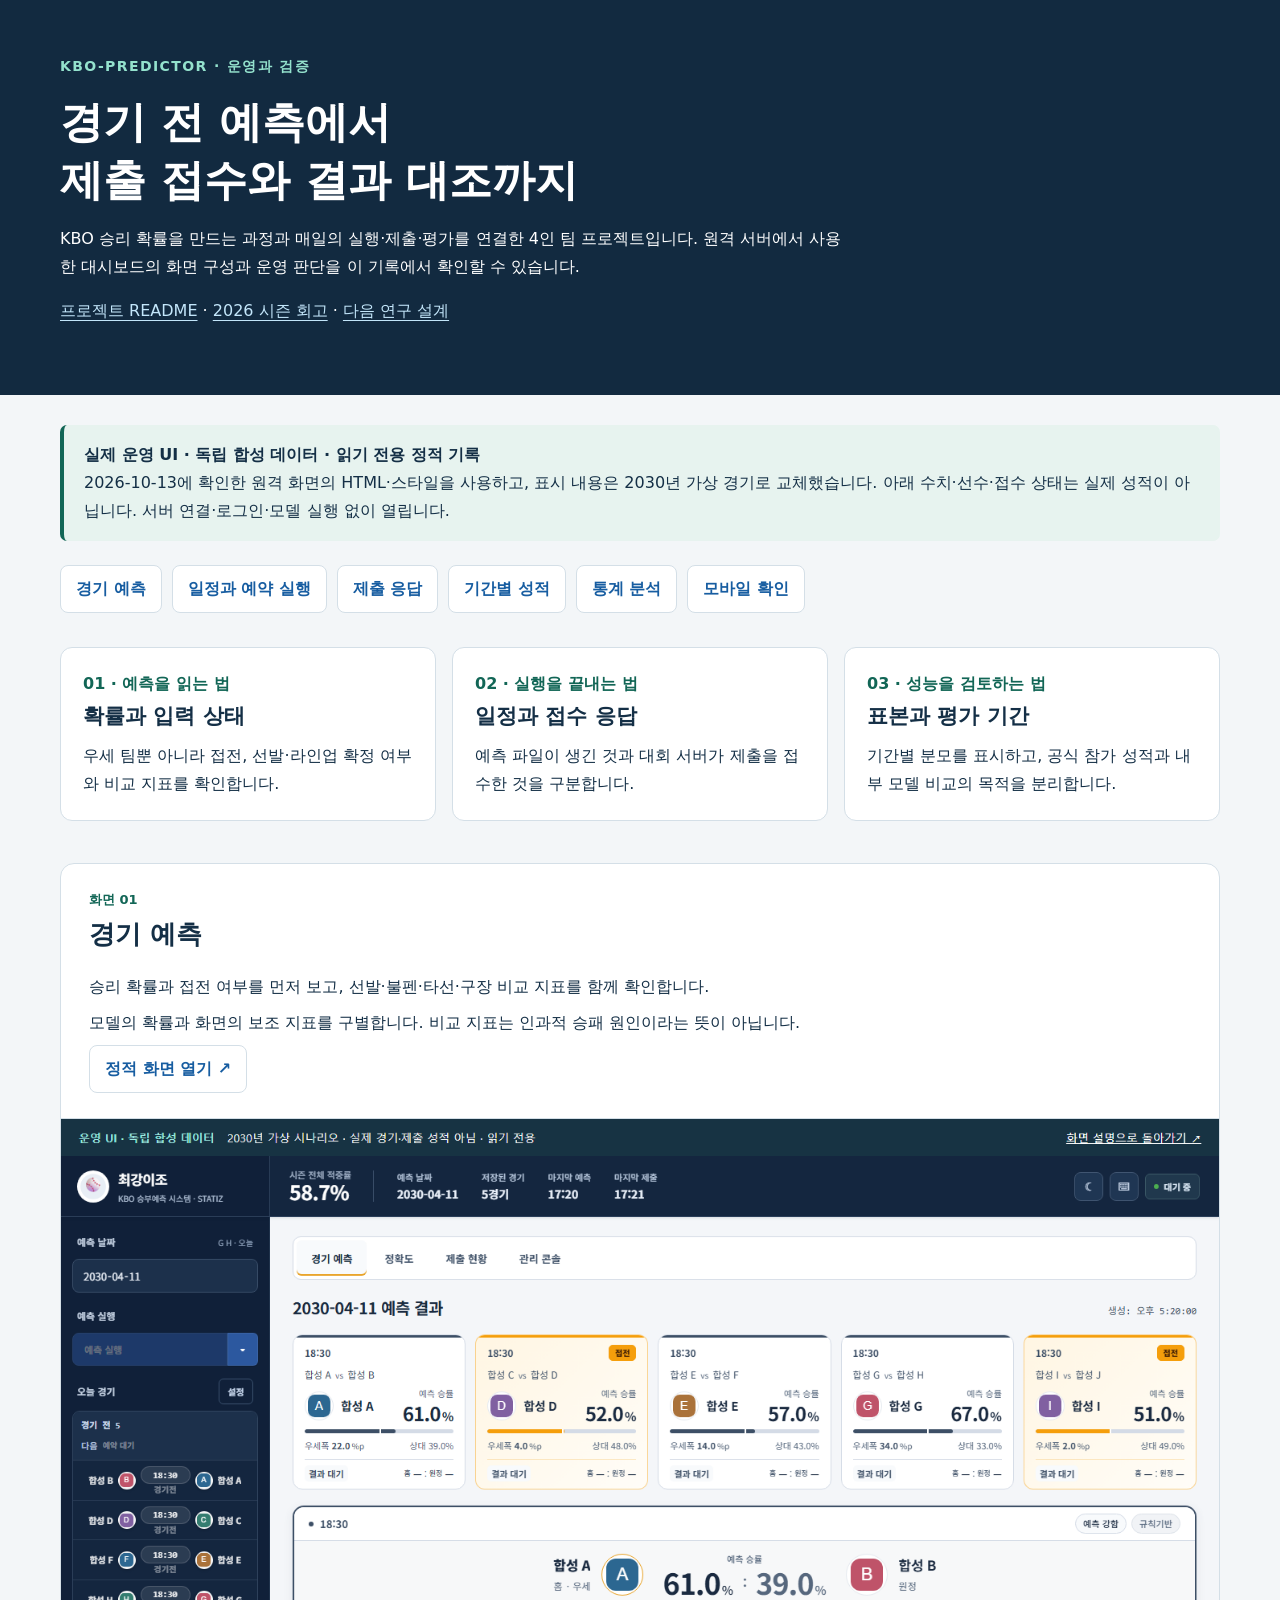
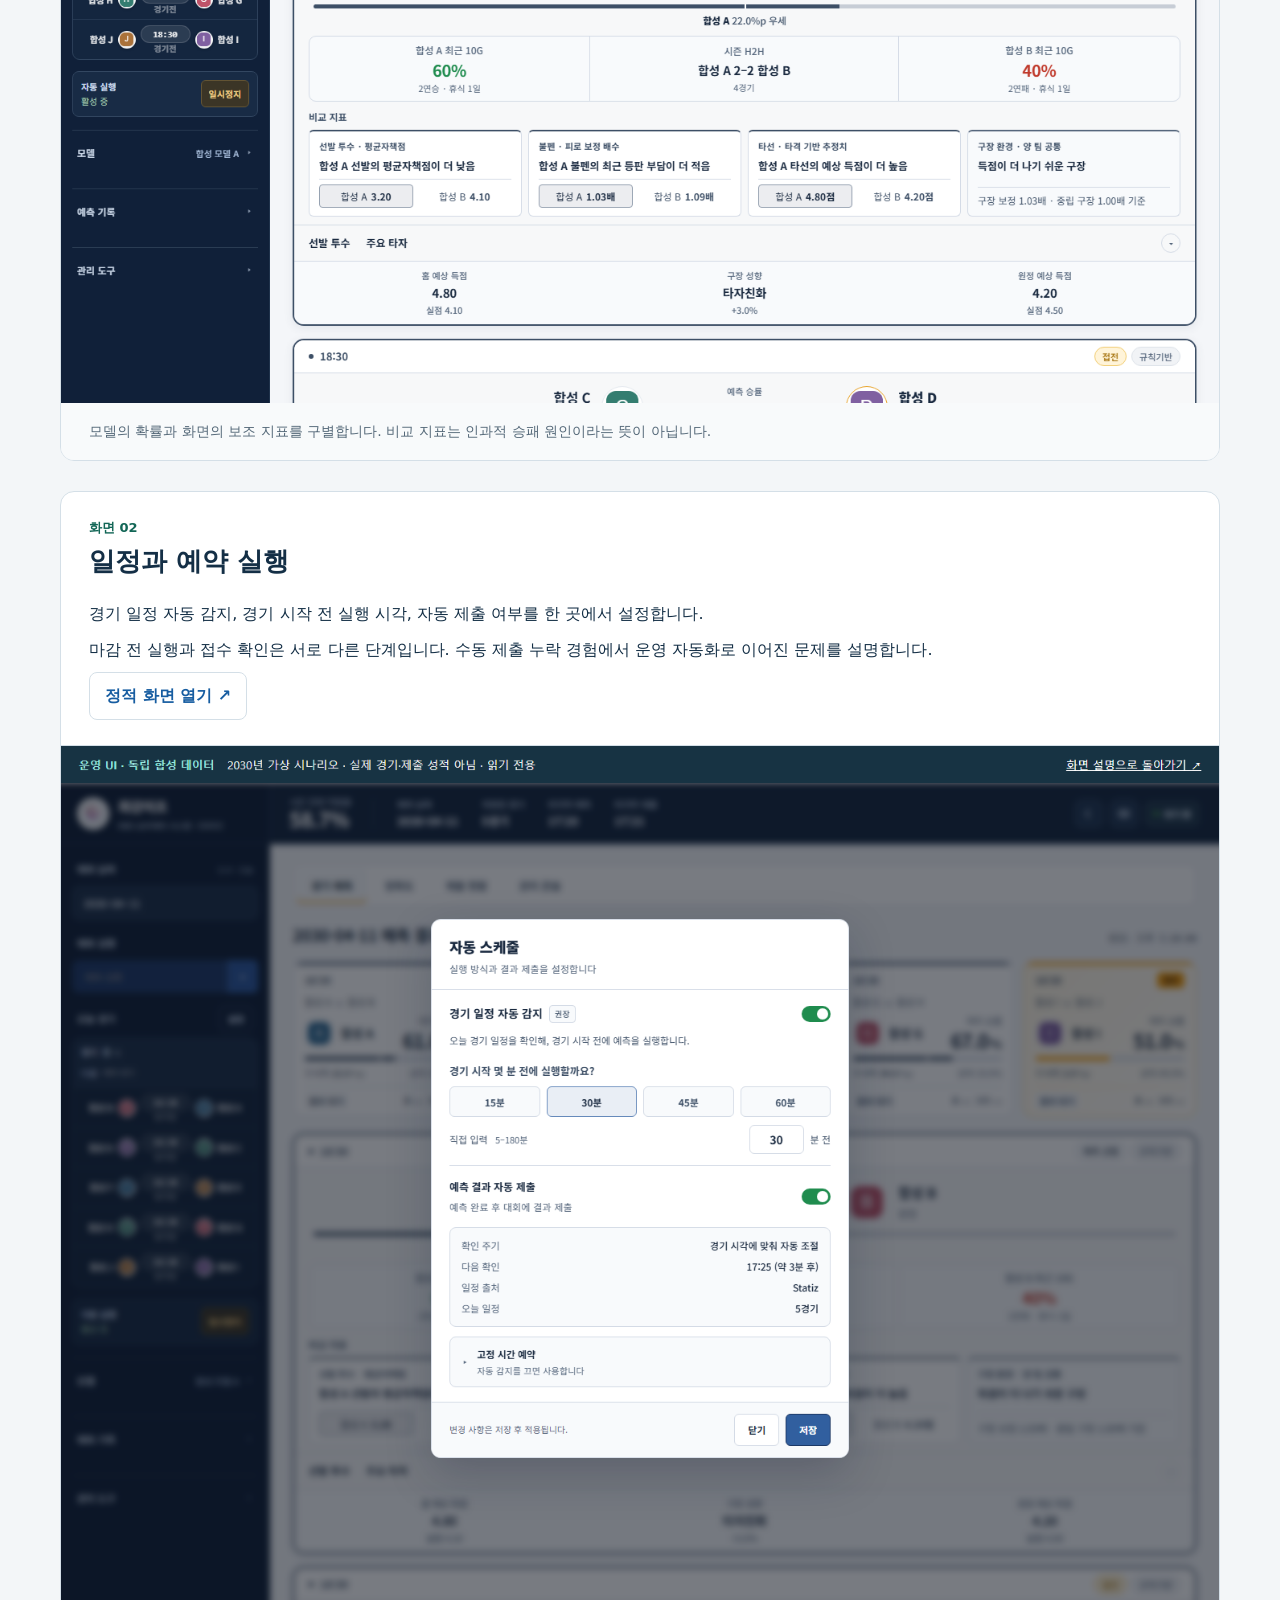
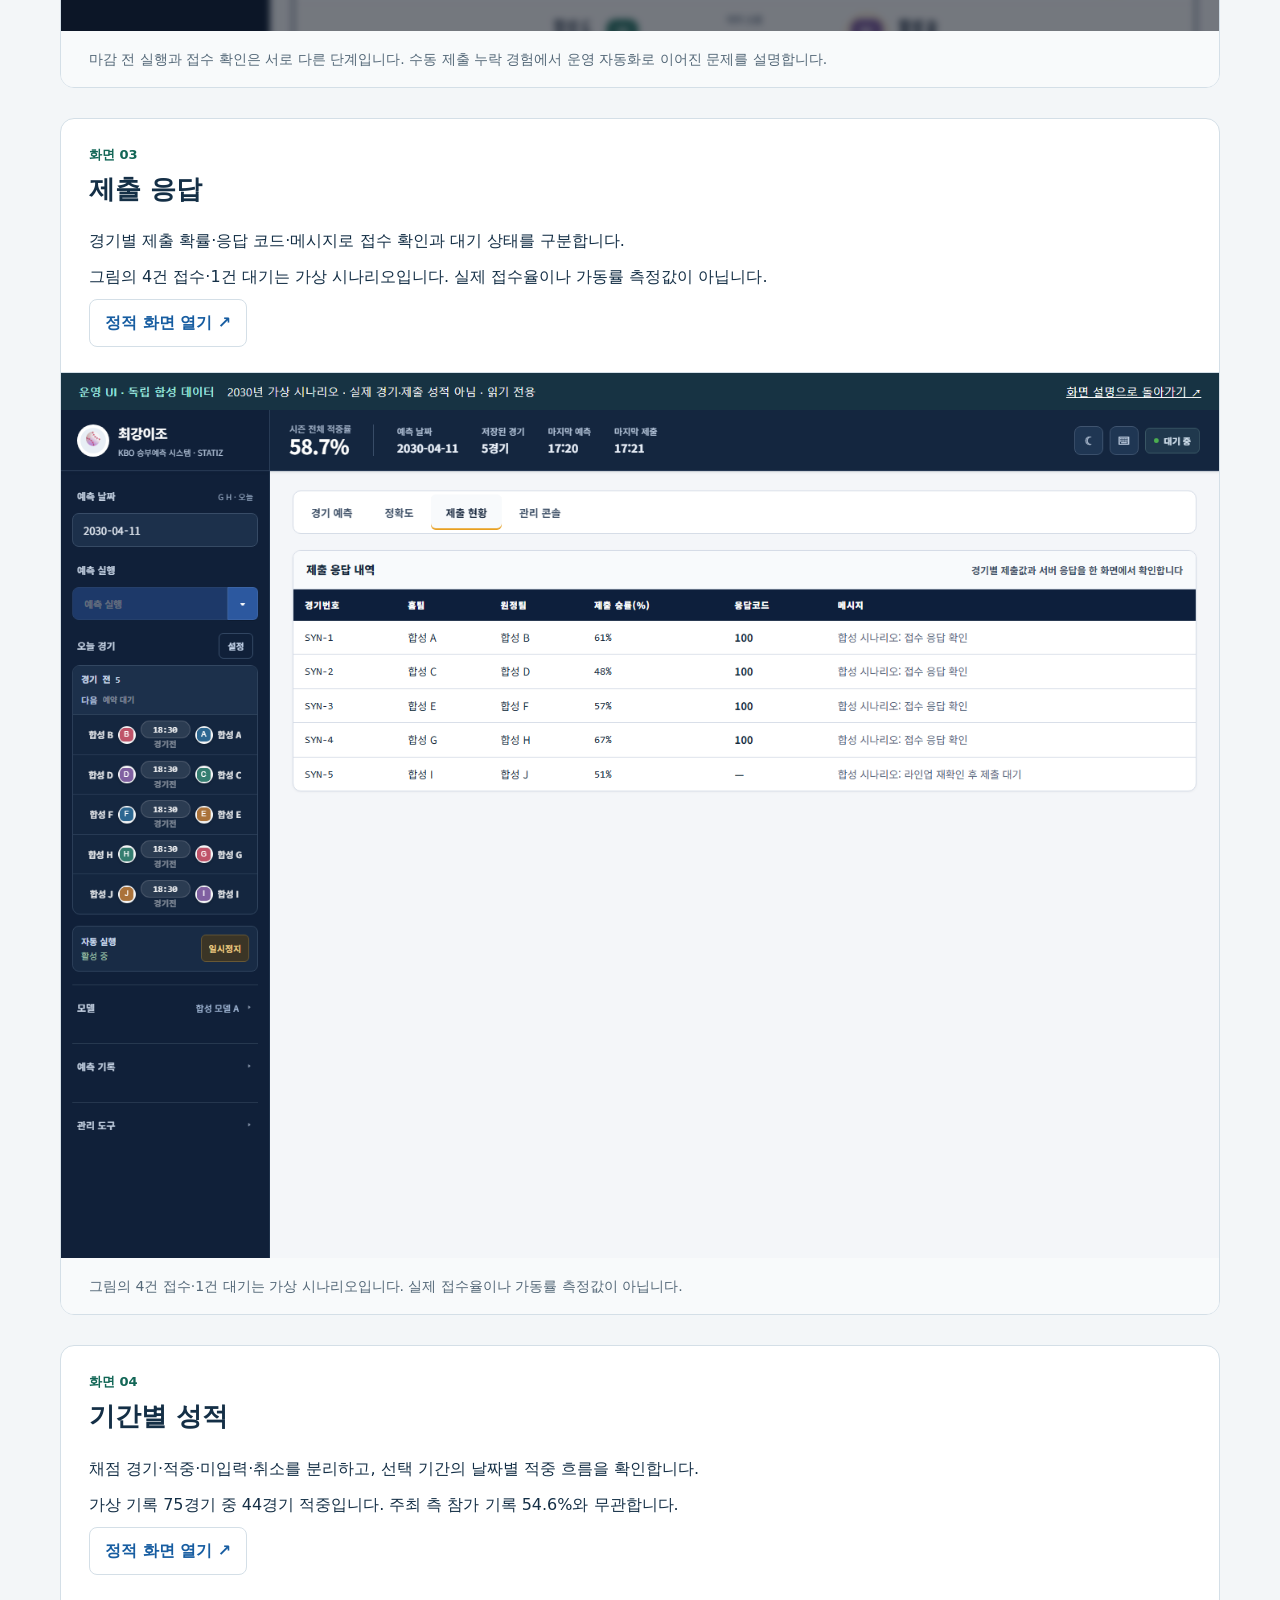
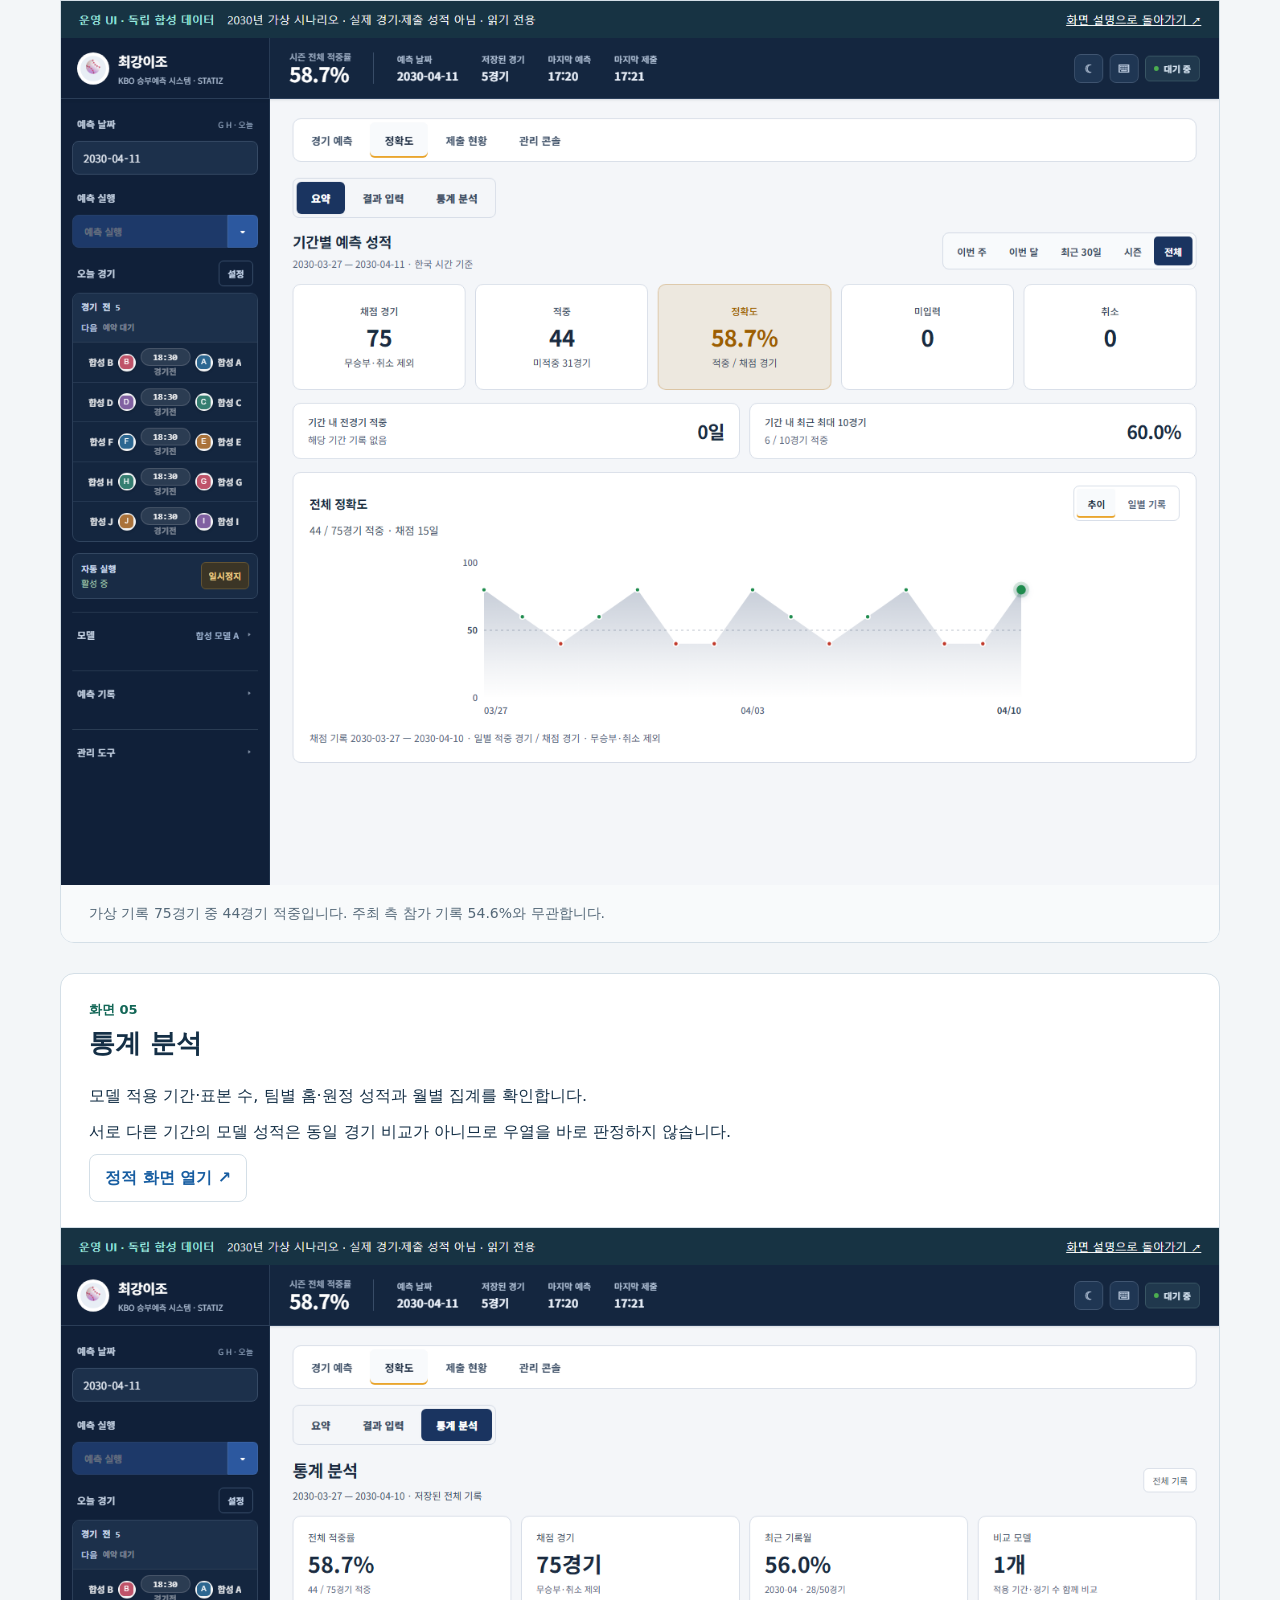
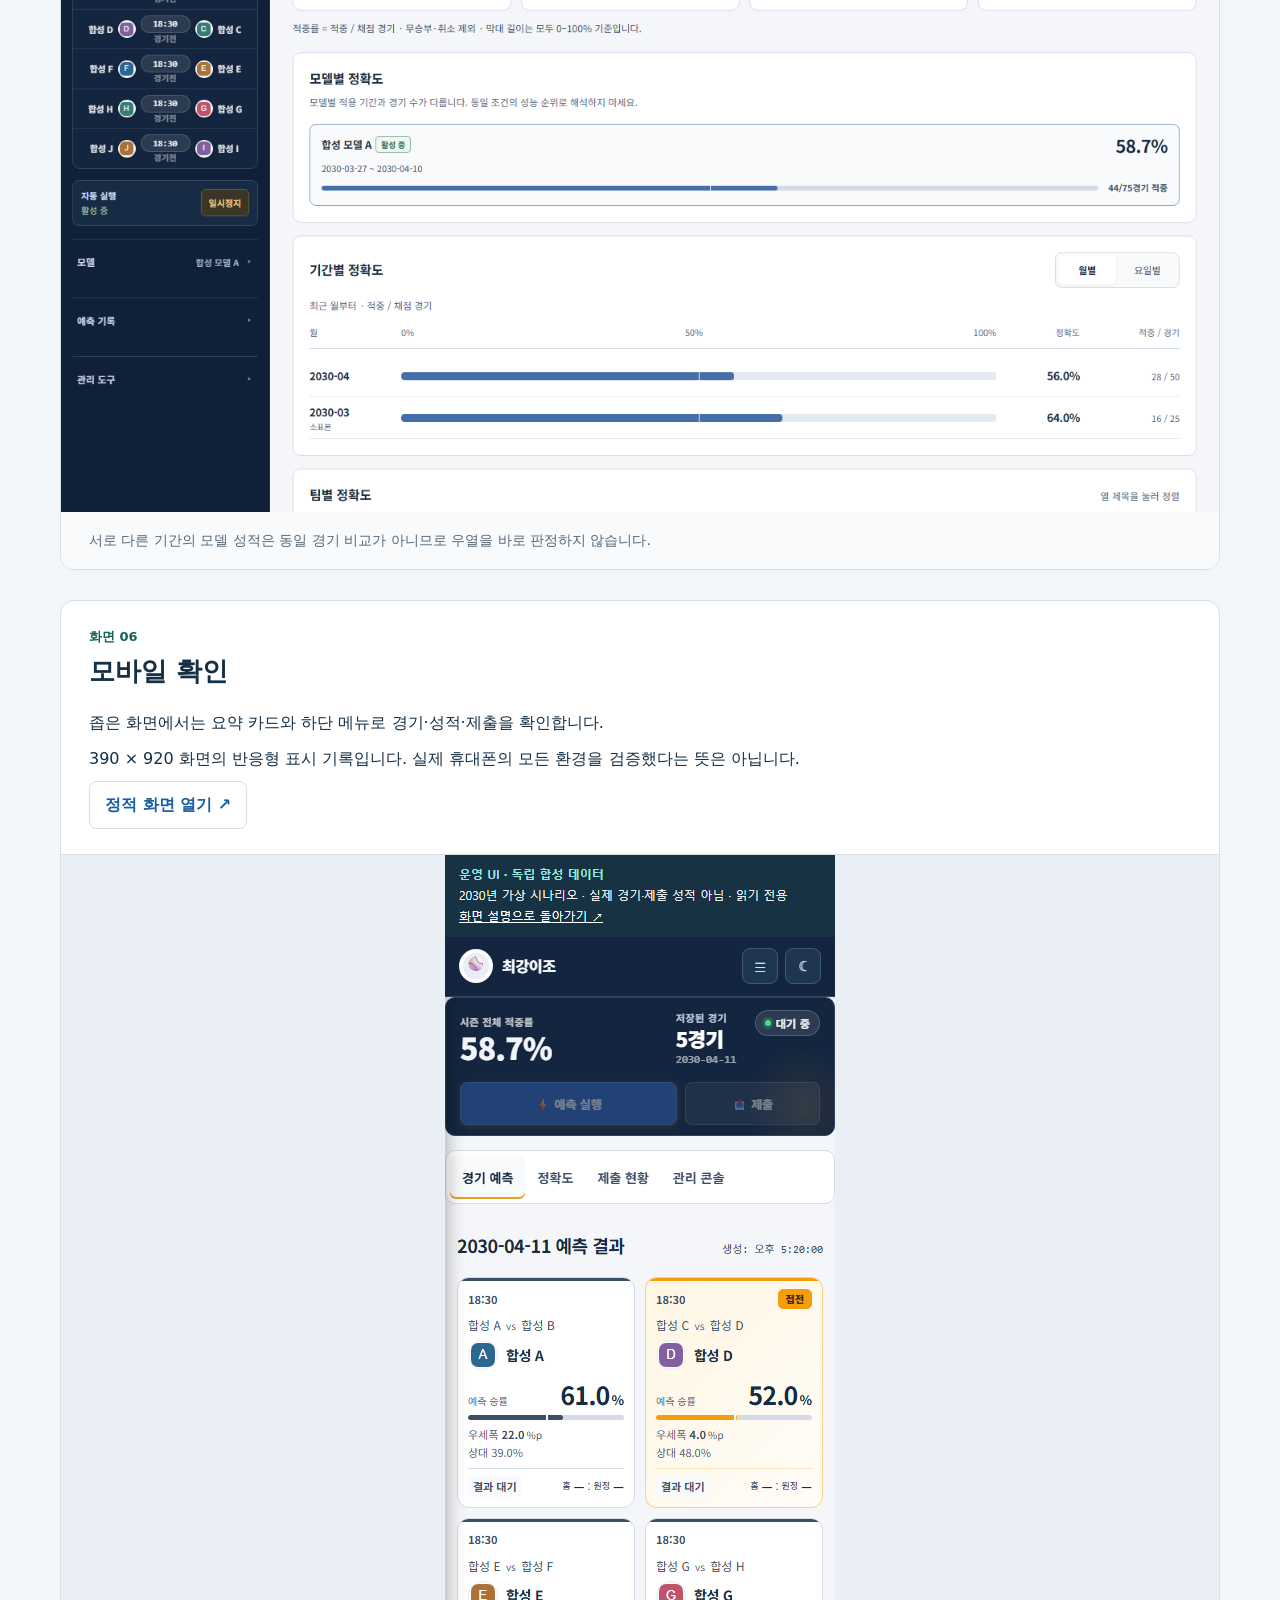
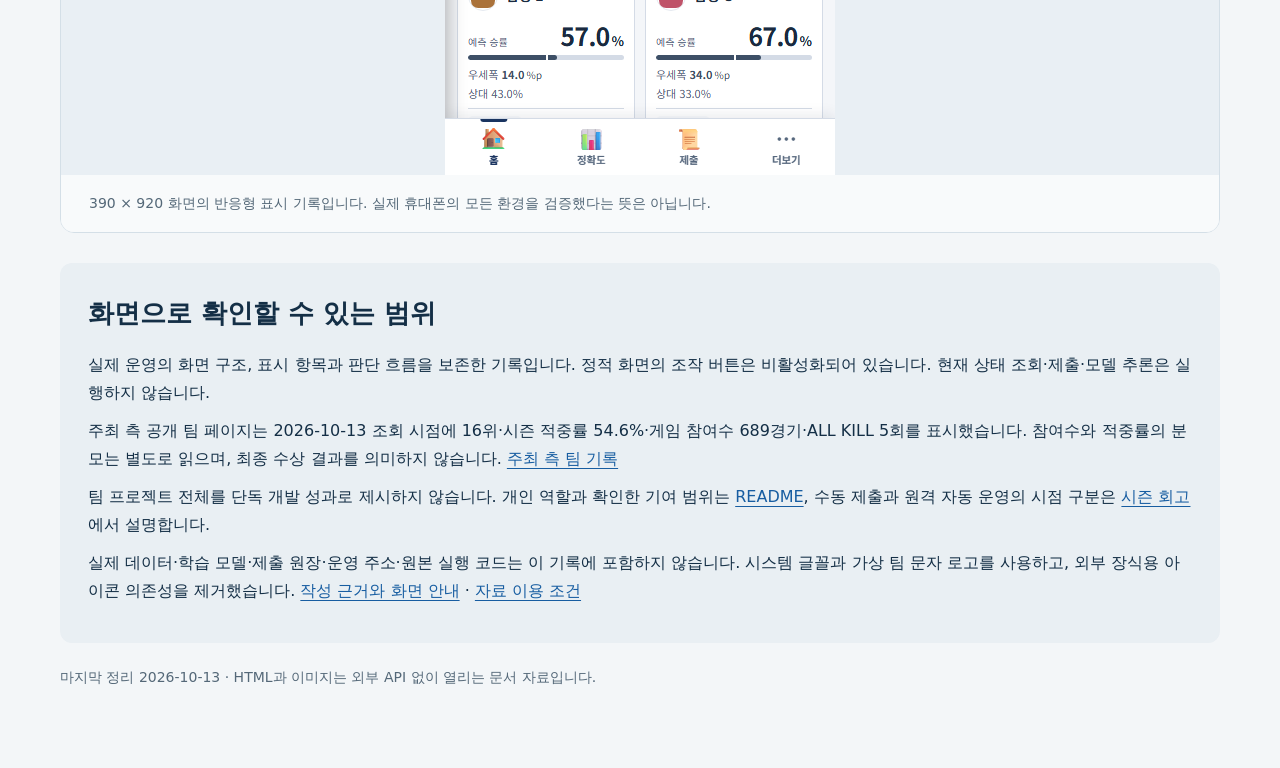
==== docs/showcase/index.html @ 28c71bae "원격 운영 대시보드의 정적 화면과 설명을 포트폴리오 문서에 연결" ====
<!doctype html>
<html lang="ko">
<head><meta charset="utf-8"><meta name="viewport" content="width=device-width,initial-scale=1">
<meta http-equiv="Content-Security-Policy" content="default-src 'none'; script-src 'none'; connect-src 'none'; style-src 'unsafe-inline'; img-src 'self' data:; font-src 'none'; form-action 'none'; base-uri 'none'; object-src 'none'">
<title>KBO 승부예측 — 운영 화면 기록</title>
<style>
:root{color-scheme:light;--ink:#142f46;--muted:#546878;--line:#d4dfe7;--green:#126656}
*{box-sizing:border-box}html{scroll-behavior:smooth}body{margin:0;background:#f3f6f8;color:var(--ink);font:16px/1.75 "Malgun Gothic",system-ui,sans-serif}
a{color:#175da1;text-underline-offset:4px}a:focus-visible{outline:3px solid #eaa21c;outline-offset:5px}
header{background:#122a40;color:white;padding:54px max(22px,calc((100vw - 1160px)/2))}
header a{color:#c3e6fa}header p{max-width:790px}.eyebrow{color:#94e2cd;font-size:14px;font-weight:700;letter-spacing:.1em}
h1{font-size:clamp(28px,5vw,43px);line-height:1.35;margin:14px 0}h2{font-size:26px;margin:0 0 15px}h3{font-size:21px;margin:0 0 8px}
main{max-width:1204px;margin:auto;padding:30px 22px 64px}.notice{border-left:4px solid var(--green);background:#e7f3ef;padding:16px 20px;border-radius:7px}
nav{display:flex;flex-wrap:wrap;gap:10px;margin:24px 0 34px}nav a,.open-view{display:inline-block;padding:9px 15px;border:1px solid var(--line);background:white;border-radius:8px;font-weight:700;text-decoration:none}
.overview{display:grid;grid-template-columns:repeat(3,1fr);gap:16px;margin:25px 0 42px}.overview article{background:white;border:1px solid var(--line);border-radius:12px;padding:22px}
.overview b{color:var(--green)}.overview p{margin:8px 0 0}.screen{background:white;border:1px solid var(--line);border-radius:14px;overflow:hidden;margin:0 0 30px;scroll-margin-top:20px}.copy{padding:25px 28px}.copy p{margin:8px 0}.number{color:var(--green);font-size:13px;font-weight:700}
figure{margin:0;background:#e9eff4;border-top:1px solid var(--line)}figure img{display:block;width:100%;height:auto}figure.mobile img{width:min(390px,100%);margin:auto}figcaption{padding:16px 28px;background:#f8fafb;font-size:14px;color:var(--muted)}
.scope{padding:28px;background:#e9eff3;border-radius:12px}.scope p{margin:10px 0}.footer{margin-top:22px;color:var(--muted);font-size:14px}
@media(max-width:760px){.overview{grid-template-columns:1fr}.copy{padding:22px 18px}figcaption{padding:16px 18px}header{padding-top:35px;padding-bottom:35px}}
@media(prefers-reduced-motion:reduce){html{scroll-behavior:auto}}
</style></head>
<body>
<header><div class="eyebrow">KBO-PREDICTOR · 운영과 검증</div><h1>경기 전 예측에서<br>제출 접수와 결과 대조까지</h1>
<p>KBO 승리 확률을 만드는 과정과 매일의 실행·제출·평가를 연결한 4인 팀 프로젝트입니다. 원격 서버에서 사용한 대시보드의 화면 구성과 운영 판단을 이 기록에서 확인할 수 있습니다.</p>
<p><a href="../../README.md">프로젝트 README</a> · <a href="../season-review-2026.md">2026 시즌 회고</a> · <a href="../research-plan.md">다음 연구 설계</a></p></header>
<main><aside class="notice"><strong>실제 운영 UI · 독립 합성 데이터 · 읽기 전용 정적 기록</strong><br>
2026-10-13에 확인한 원격 화면의 HTML·스타일을 사용하고, 표시 내용은 2030년 가상 경기로 교체했습니다. 아래 수치·선수·접수 상태는 실제 성적이 아닙니다. 서버 연결·로그인·모델 실행 없이 열립니다.</aside>
<nav aria-label="화면 바로 가기"><a href="#prediction">경기 예측</a><a href="#schedule">일정과 예약 실행</a><a href="#submission">제출 응답</a><a href="#accuracy">기간별 성적</a><a href="#statistics">통계 분석</a><a href="#mobile">모바일 확인</a></nav>
<section aria-label="운영에서 다루는 세 가지 질문" class="overview">
<article><b>01 · 예측을 읽는 법</b><h3>확률과 입력 상태</h3><p>우세 팀뿐 아니라 접전, 선발·라인업 확정 여부와 비교 지표를 확인합니다.</p></article>
<article><b>02 · 실행을 끝내는 법</b><h3>일정과 접수 응답</h3><p>예측 파일이 생긴 것과 대회 서버가 제출을 접수한 것을 구분합니다.</p></article>
<article><b>03 · 성능을 검토하는 법</b><h3>표본과 평가 기간</h3><p>기간별 분모를 표시하고, 공식 참가 성적과 내부 모델 비교의 목적을 분리합니다.</p></article>
</section>
<section class="screen" id="prediction"><div class="copy"><div class="number">화면 01</div><h2>경기 예측</h2><p>승리 확률과 접전 여부를 먼저 보고, 선발·불펜·타선·구장 비교 지표를 함께 확인합니다.</p><p>모델의 확률과 화면의 보조 지표를 구별합니다. 비교 지표는 인과적 승패 원인이라는 뜻이 아닙니다.</p><a class="open-view" href="prediction.html">정적 화면 열기 ↗</a></div><figure><img src="../images/operating-ui-preview-prediction.png" alt="경기 예측 — 실제 운영 화면 구성에 합성 입력을 적용한 기록. 승리 확률과 접전 여부를 먼저 보고, 선발·불펜·타선·구장 비교 지표를 함께 확인합니다." width="1440" height="1100" loading="eager"><figcaption>모델의 확률과 화면의 보조 지표를 구별합니다. 비교 지표는 인과적 승패 원인이라는 뜻이 아닙니다.</figcaption></figure></section>
<section class="screen" id="schedule"><div class="copy"><div class="number">화면 02</div><h2>일정과 예약 실행</h2><p>경기 일정 자동 감지, 경기 시작 전 실행 시각, 자동 제출 여부를 한 곳에서 설정합니다.</p><p>마감 전 실행과 접수 확인은 서로 다른 단계입니다. 수동 제출 누락 경험에서 운영 자동화로 이어진 문제를 설명합니다.</p><a class="open-view" href="schedule.html">정적 화면 열기 ↗</a></div><figure><img src="../images/operating-ui-preview-schedule.png" alt="일정과 예약 실행 — 실제 운영 화면 구성에 합성 입력을 적용한 기록. 경기 일정 자동 감지, 경기 시작 전 실행 시각, 자동 제출 여부를 한 곳에서 설정합니다." width="1440" height="1100" loading="lazy"><figcaption>마감 전 실행과 접수 확인은 서로 다른 단계입니다. 수동 제출 누락 경험에서 운영 자동화로 이어진 문제를 설명합니다.</figcaption></figure></section>
<section class="screen" id="submission"><div class="copy"><div class="number">화면 03</div><h2>제출 응답</h2><p>경기별 제출 확률·응답 코드·메시지로 접수 확인과 대기 상태를 구분합니다.</p><p>그림의 4건 접수·1건 대기는 가상 시나리오입니다. 실제 접수율이나 가동률 측정값이 아닙니다.</p><a class="open-view" href="submission.html">정적 화면 열기 ↗</a></div><figure><img src="../images/operating-ui-preview-submission.png" alt="제출 응답 — 실제 운영 화면 구성에 합성 입력을 적용한 기록. 경기별 제출 확률·응답 코드·메시지로 접수 확인과 대기 상태를 구분합니다." width="1440" height="1100" loading="lazy"><figcaption>그림의 4건 접수·1건 대기는 가상 시나리오입니다. 실제 접수율이나 가동률 측정값이 아닙니다.</figcaption></figure></section>
<section class="screen" id="accuracy"><div class="copy"><div class="number">화면 04</div><h2>기간별 성적</h2><p>채점 경기·적중·미입력·취소를 분리하고, 선택 기간의 날짜별 적중 흐름을 확인합니다.</p><p>가상 기록 75경기 중 44경기 적중입니다. 주최 측 참가 기록 54.6%와 무관합니다.</p><a class="open-view" href="accuracy.html">정적 화면 열기 ↗</a></div><figure><img src="../images/operating-ui-preview-accuracy.png" alt="기간별 성적 — 실제 운영 화면 구성에 합성 입력을 적용한 기록. 채점 경기·적중·미입력·취소를 분리하고, 선택 기간의 날짜별 적중 흐름을 확인합니다." width="1440" height="1100" loading="lazy"><figcaption>가상 기록 75경기 중 44경기 적중입니다. 주최 측 참가 기록 54.6%와 무관합니다.</figcaption></figure></section>
<section class="screen" id="statistics"><div class="copy"><div class="number">화면 05</div><h2>통계 분석</h2><p>모델 적용 기간·표본 수, 팀별 홈·원정 성적과 월별 집계를 확인합니다.</p><p>서로 다른 기간의 모델 성적은 동일 경기 비교가 아니므로 우열을 바로 판정하지 않습니다.</p><a class="open-view" href="statistics.html">정적 화면 열기 ↗</a></div><figure><img src="../images/operating-ui-preview-statistics.png" alt="통계 분석 — 실제 운영 화면 구성에 합성 입력을 적용한 기록. 모델 적용 기간·표본 수, 팀별 홈·원정 성적과 월별 집계를 확인합니다." width="1440" height="1100" loading="lazy"><figcaption>서로 다른 기간의 모델 성적은 동일 경기 비교가 아니므로 우열을 바로 판정하지 않습니다.</figcaption></figure></section>
<section class="screen" id="mobile"><div class="copy"><div class="number">화면 06</div><h2>모바일 확인</h2><p>좁은 화면에서는 요약 카드와 하단 메뉴로 경기·성적·제출을 확인합니다.</p><p>390 × 920 화면의 반응형 표시 기록입니다. 실제 휴대폰의 모든 환경을 검증했다는 뜻은 아닙니다.</p><a class="open-view" href="mobile.html">정적 화면 열기 ↗</a></div><figure class="mobile"><img src="../images/operating-ui-preview-mobile.png" alt="모바일 확인 — 실제 운영 화면 구성에 합성 입력을 적용한 기록. 좁은 화면에서는 요약 카드와 하단 메뉴로 경기·성적·제출을 확인합니다." width="390" height="920" loading="lazy"><figcaption>390 × 920 화면의 반응형 표시 기록입니다. 실제 휴대폰의 모든 환경을 검증했다는 뜻은 아닙니다.</figcaption></figure></section>
<section class="scope"><h2>화면으로 확인할 수 있는 범위</h2>
<p>실제 운영의 화면 구조, 표시 항목과 판단 흐름을 보존한 기록입니다. 정적 화면의 조작 버튼은 비활성화되어 있습니다. 현재 상태 조회·제출·모델 추론은 실행하지 않습니다.</p>
<p>주최 측 공개 팀 페이지는 2026-10-13 조회 시점에 16위·시즌 적중률 54.6%·게임 참여수 689경기·ALL KILL 5회를 표시했습니다. 참여수와 적중률의 분모는 별도로 읽으며, 최종 수상 결과를 의미하지 않습니다. <a href="https://www.statiz.co.kr/prediction/?m=university_detail&amp;ptt_idx=70">주최 측 팀 기록</a></p>
<p>팀 프로젝트 전체를 단독 개발 성과로 제시하지 않습니다. 개인 역할과 확인한 기여 범위는 <a href="../../README.md">README</a>, 수동 제출과 원격 자동 운영의 시점 구분은 <a href="../season-review-2026.md">시즌 회고</a>에서 설명합니다.</p>
<p>실제 데이터·학습 모델·제출 원장·운영 주소·원본 실행 코드는 이 기록에 포함하지 않습니다. 시스템 글꼴과 가상 팀 문자 로고를 사용하고, 외부 장식용 아이콘 의존성을 제거했습니다. <a href="../dashboard-showcase.md">작성 근거와 화면 안내</a> · <a href="../data-policy.md">자료 이용 조건</a></p></section>
<p class="footer">마지막 정리 2026-10-13 · HTML과 이미지는 외부 API 없이 열리는 문서 자료입니다.</p>
</main></body></html>
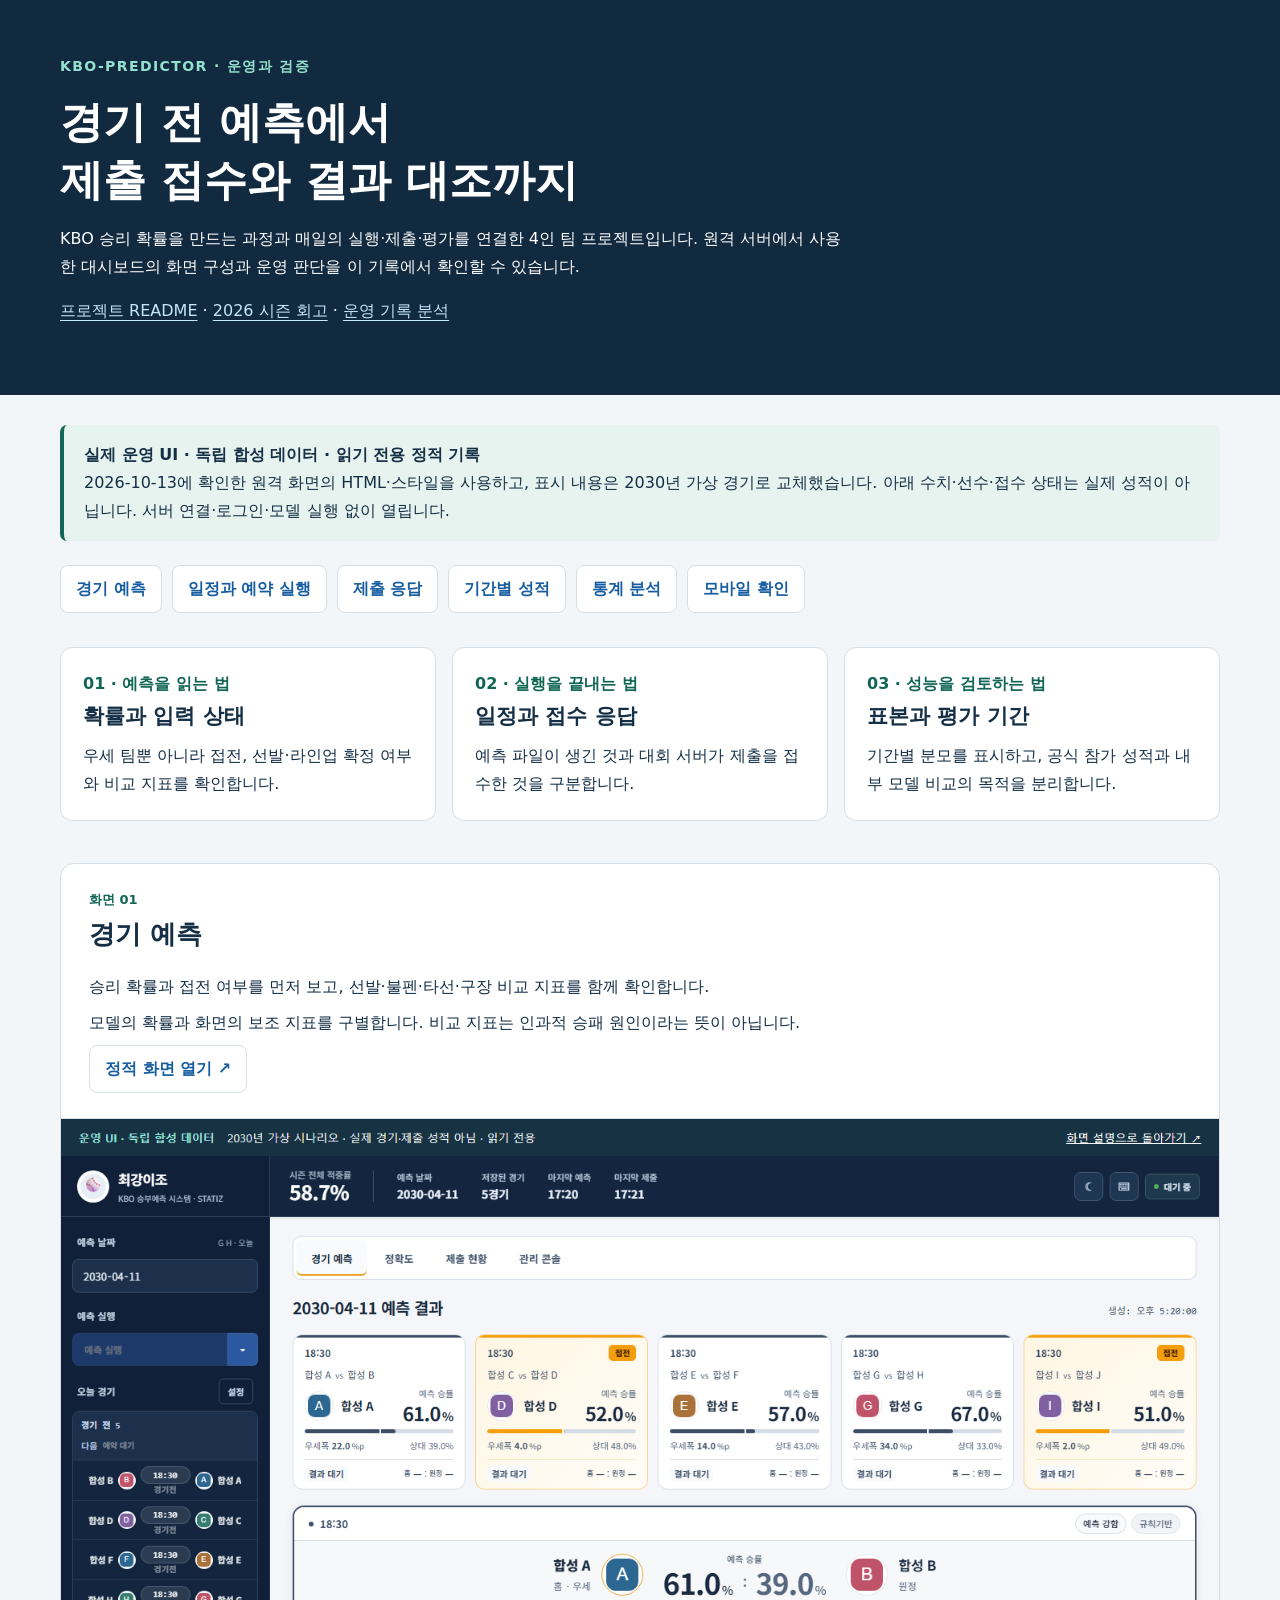
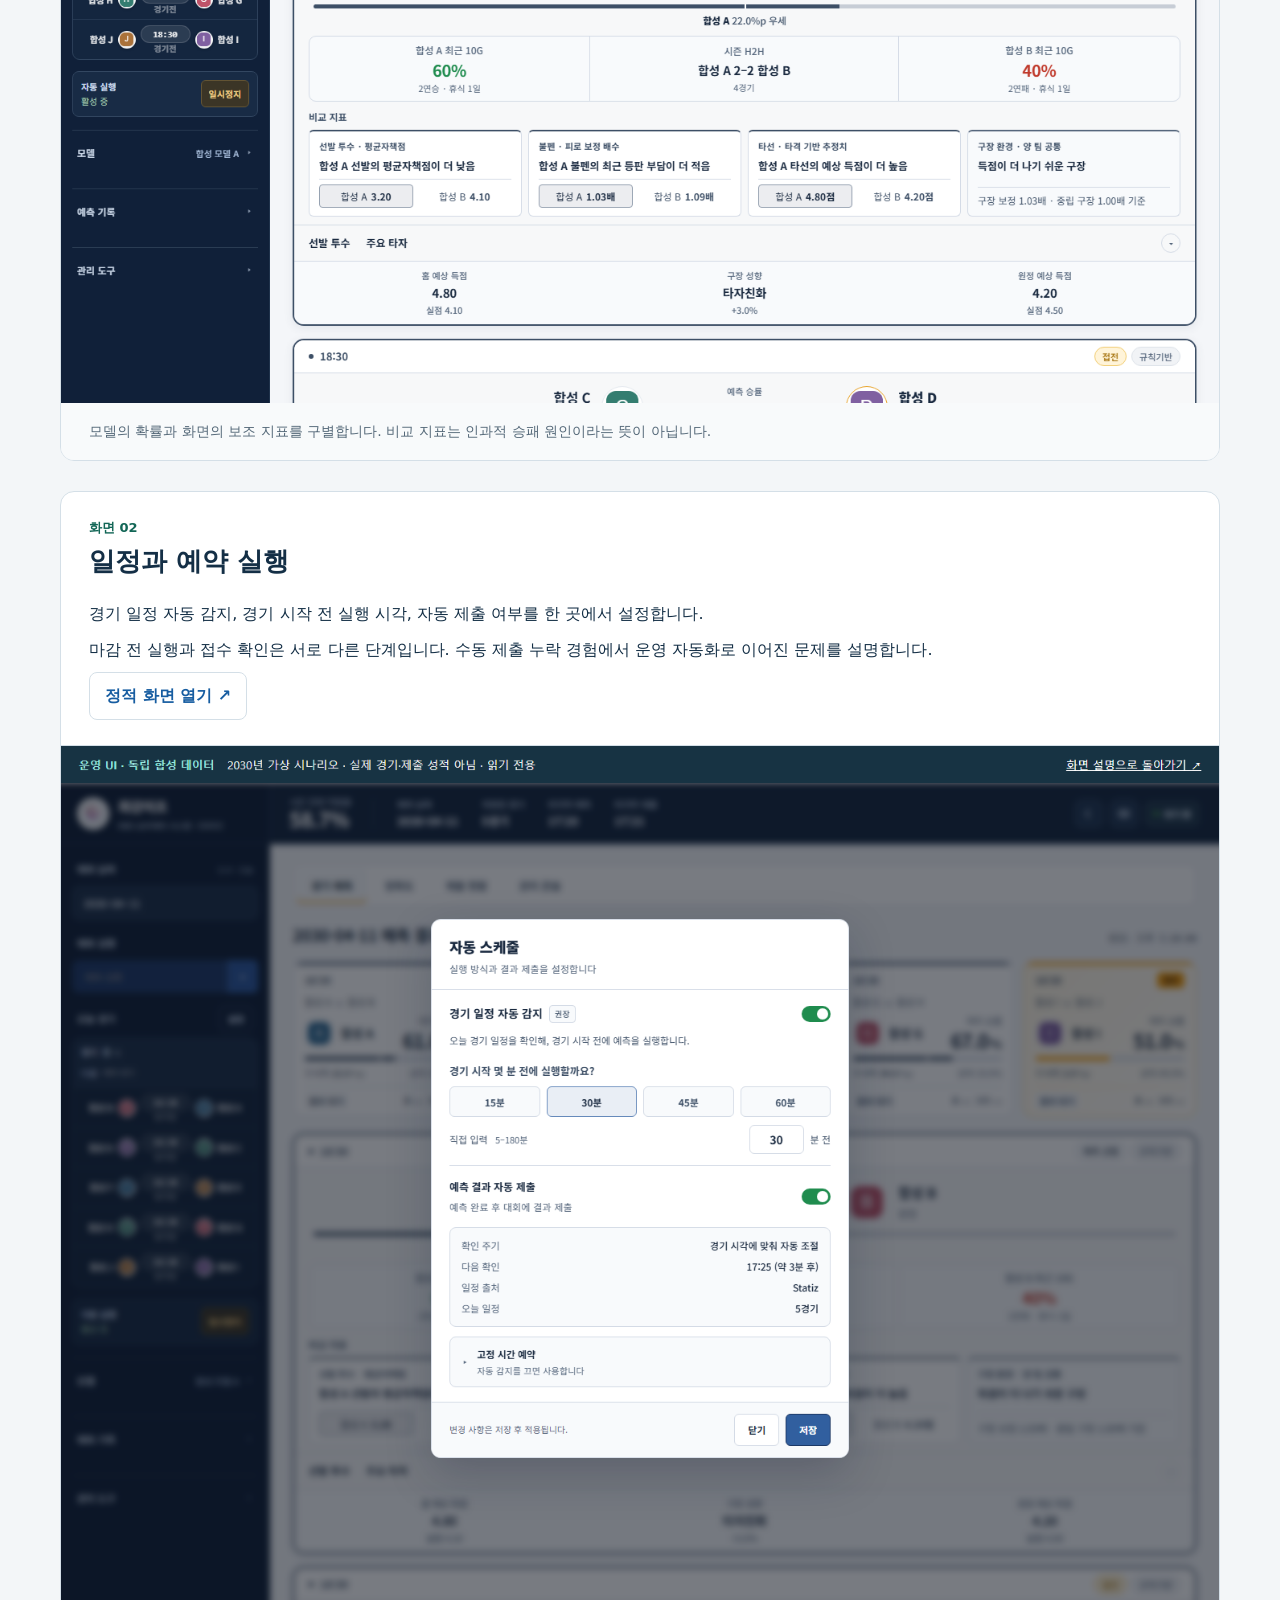
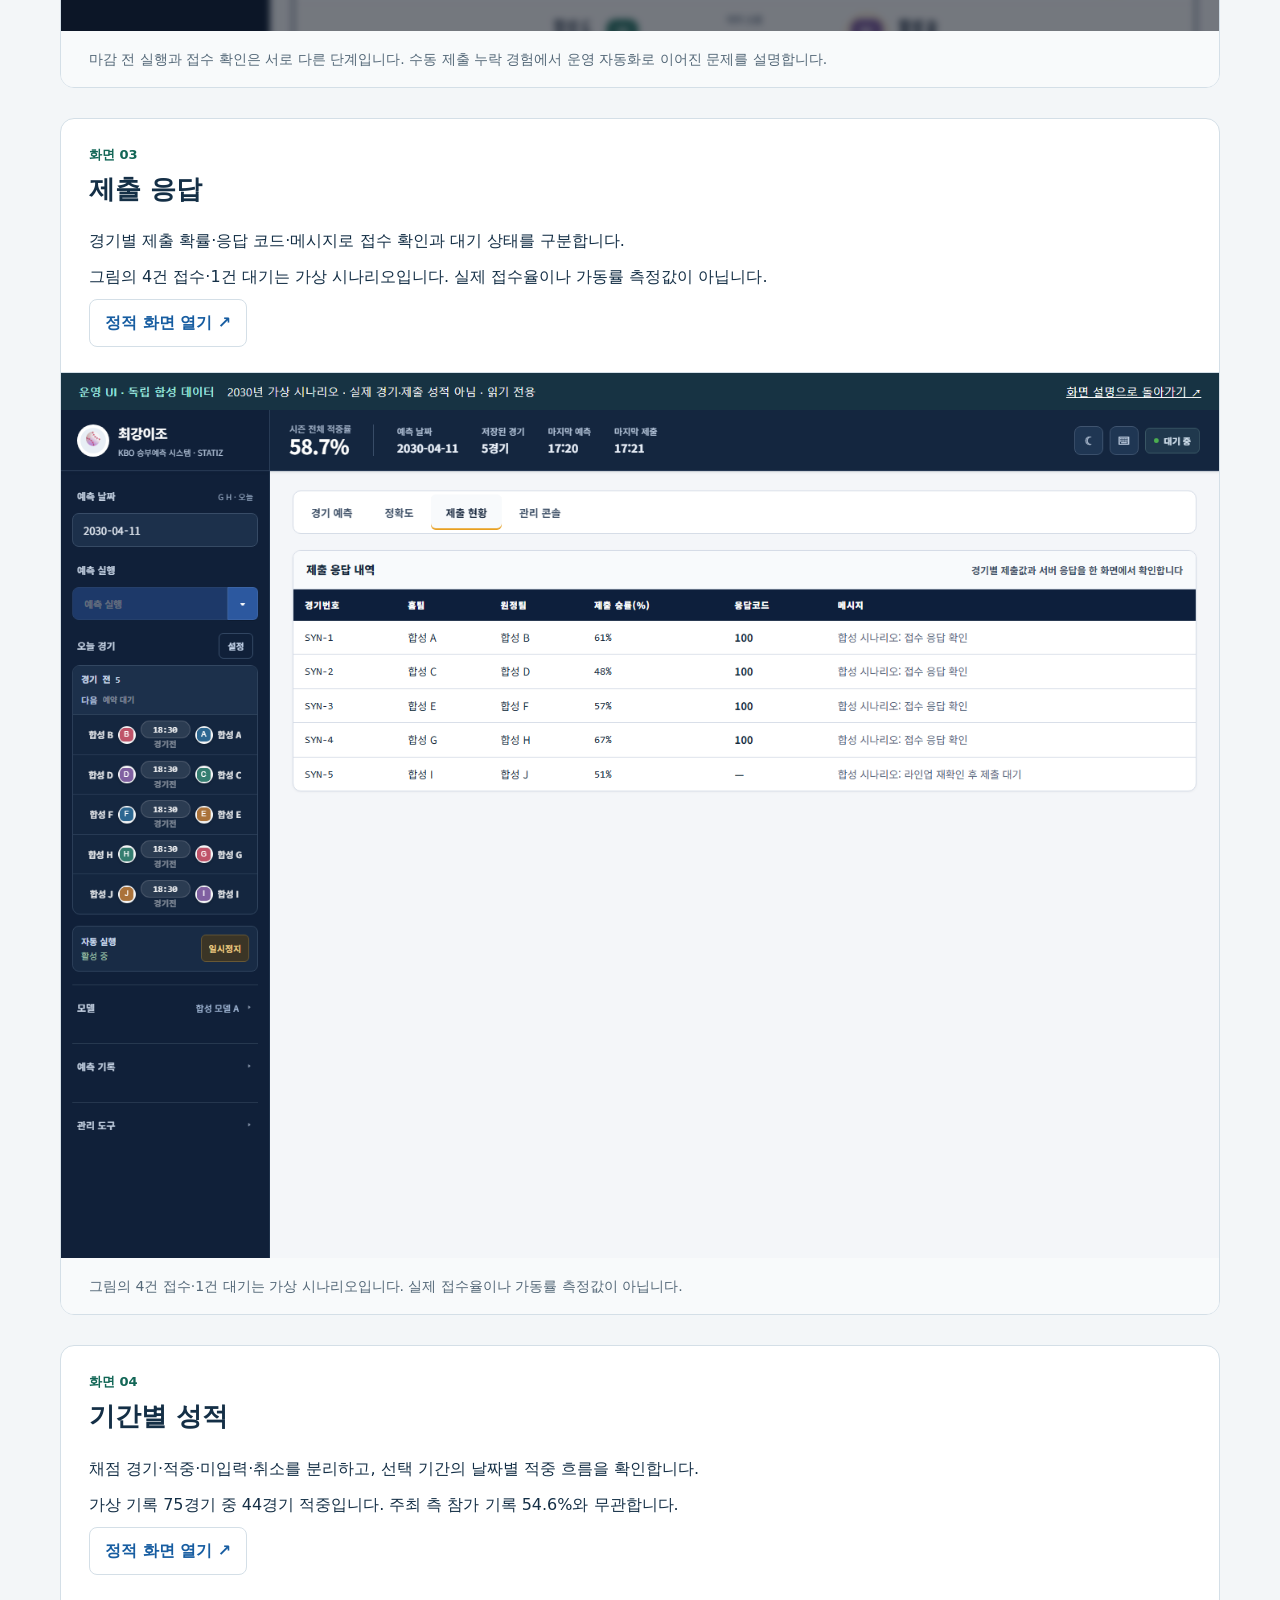
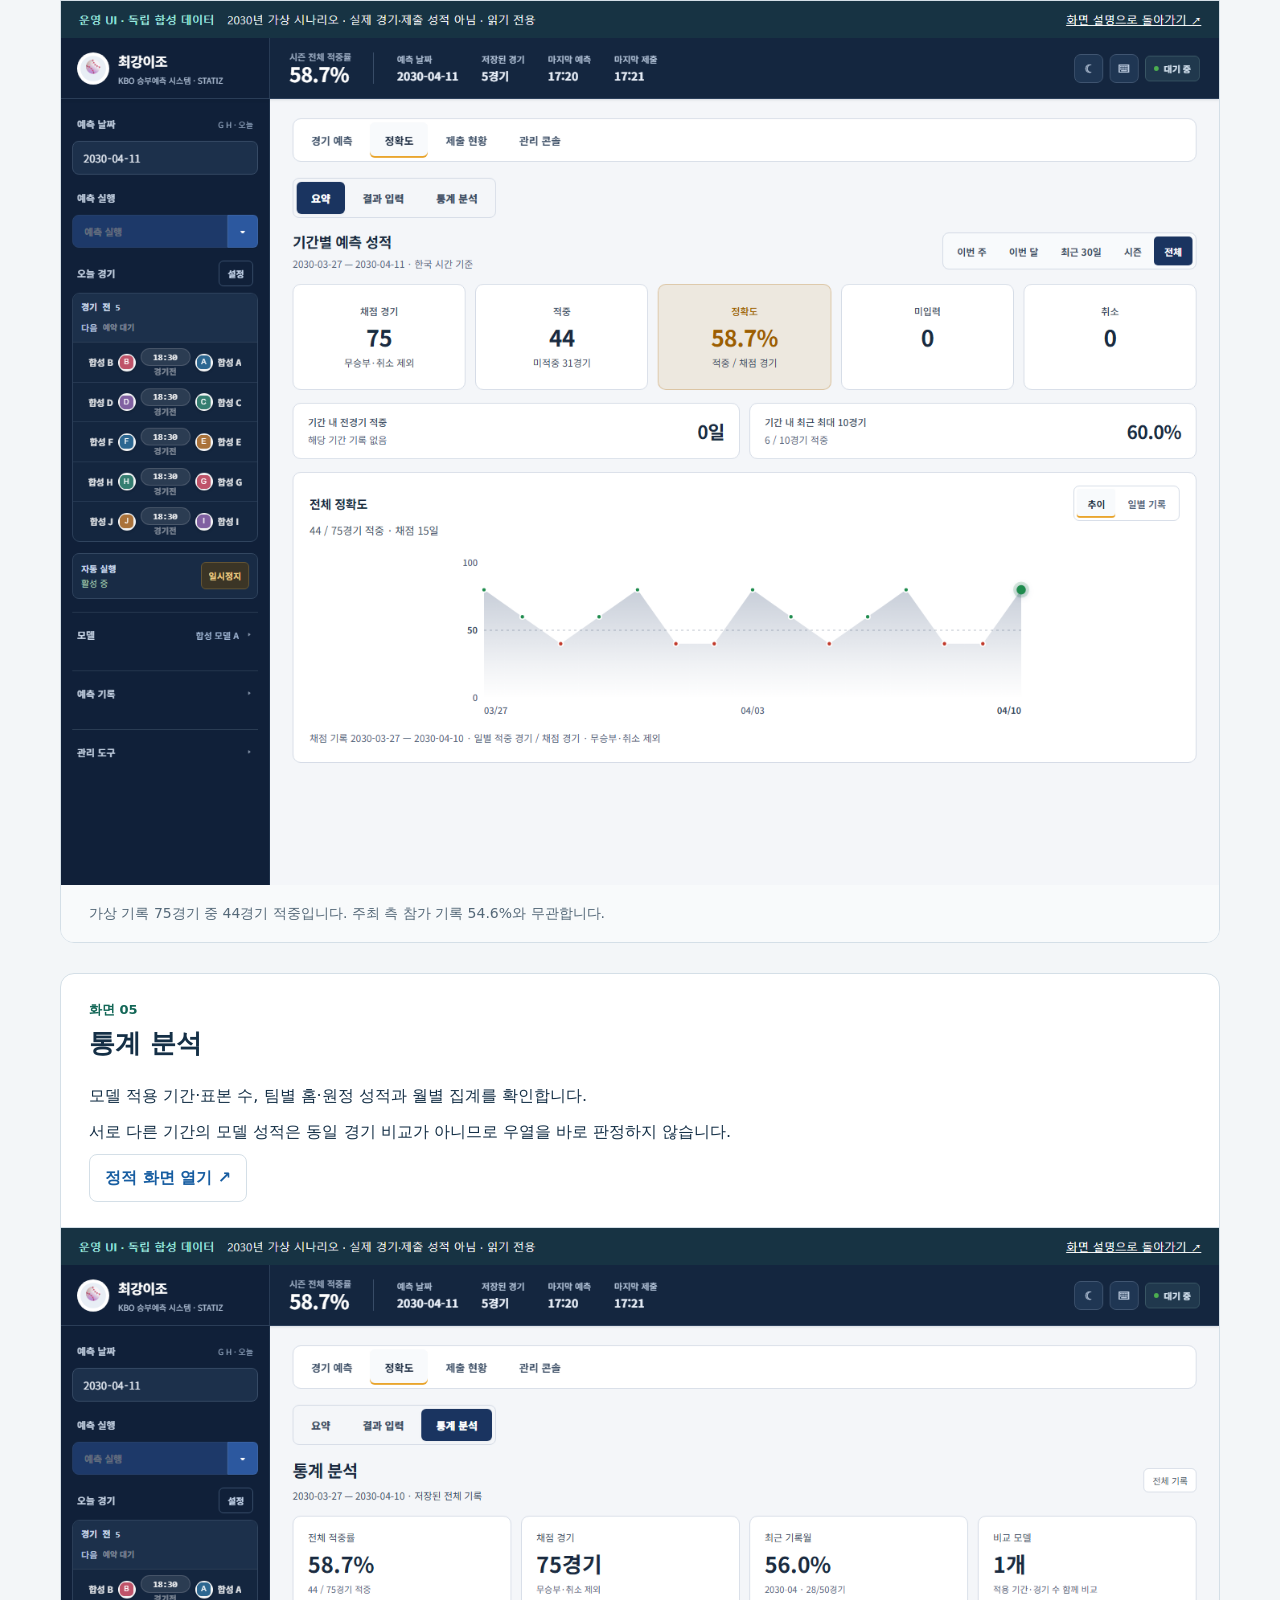
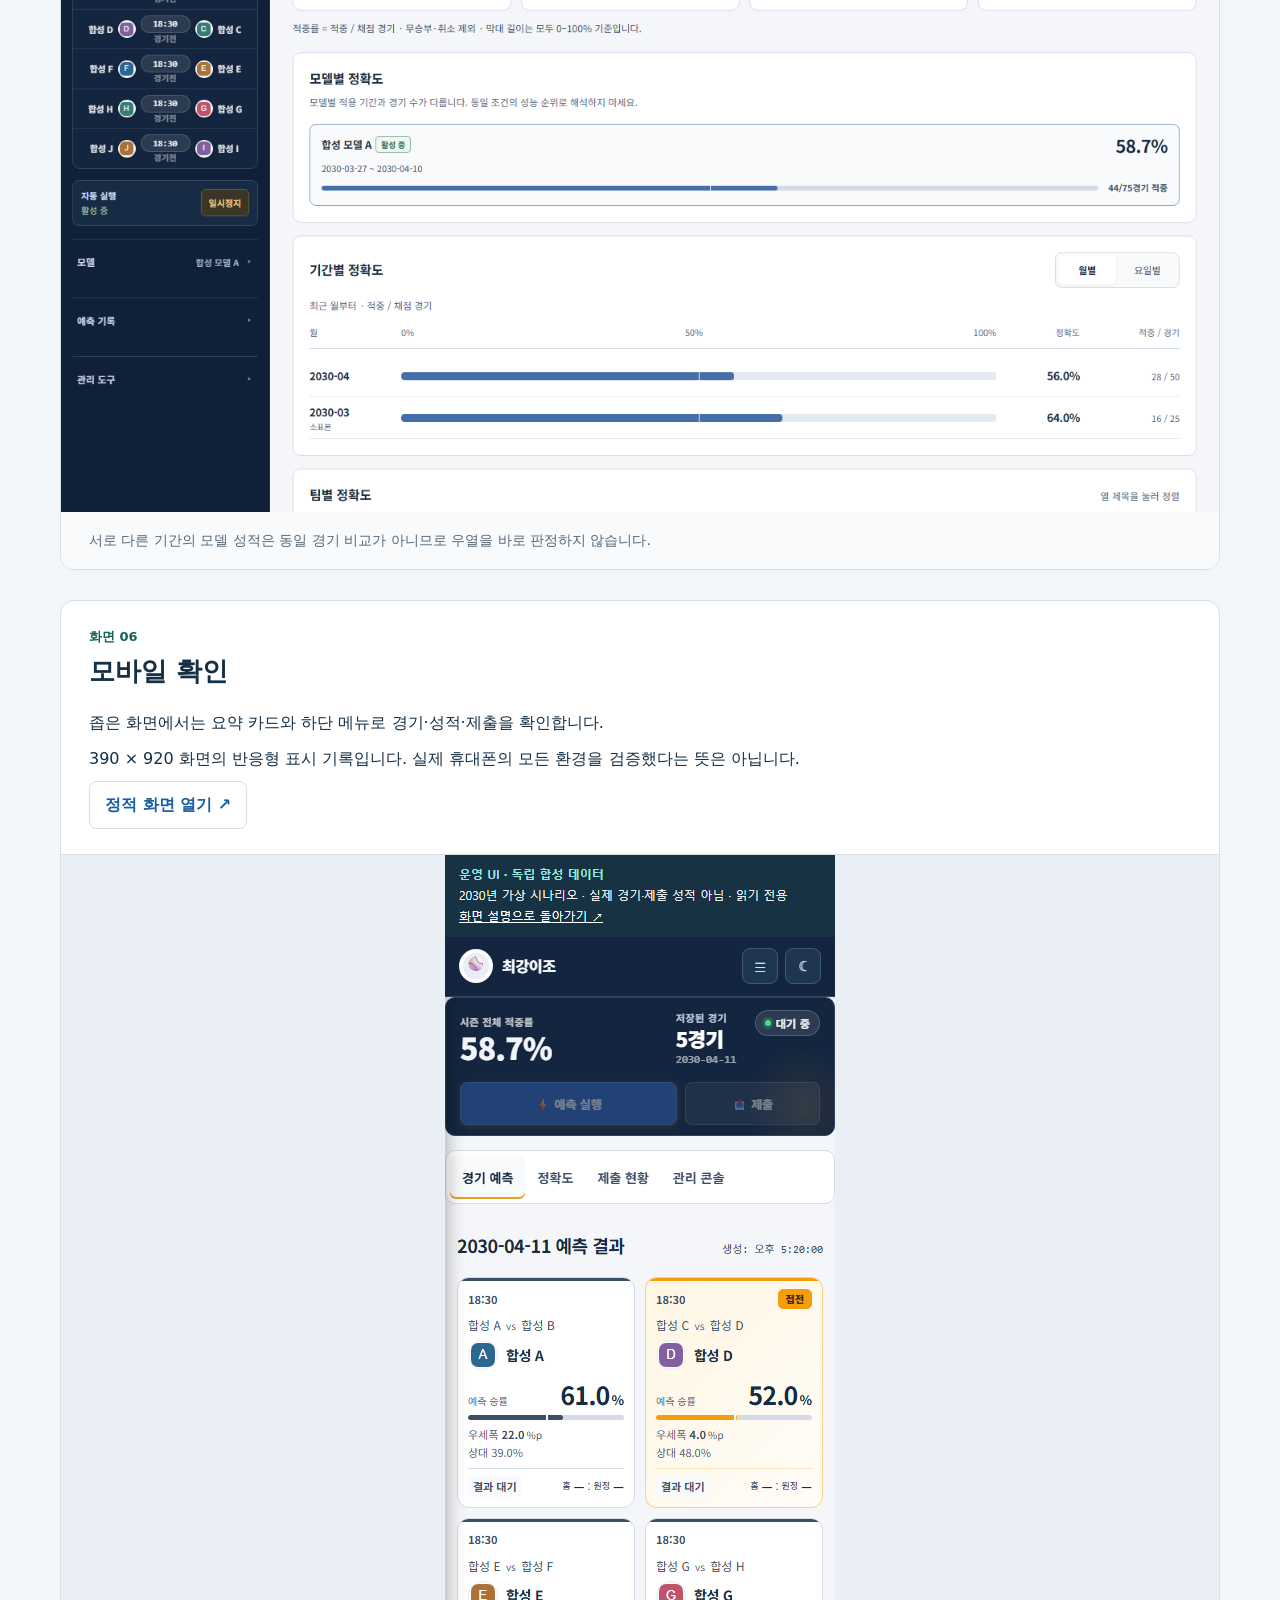
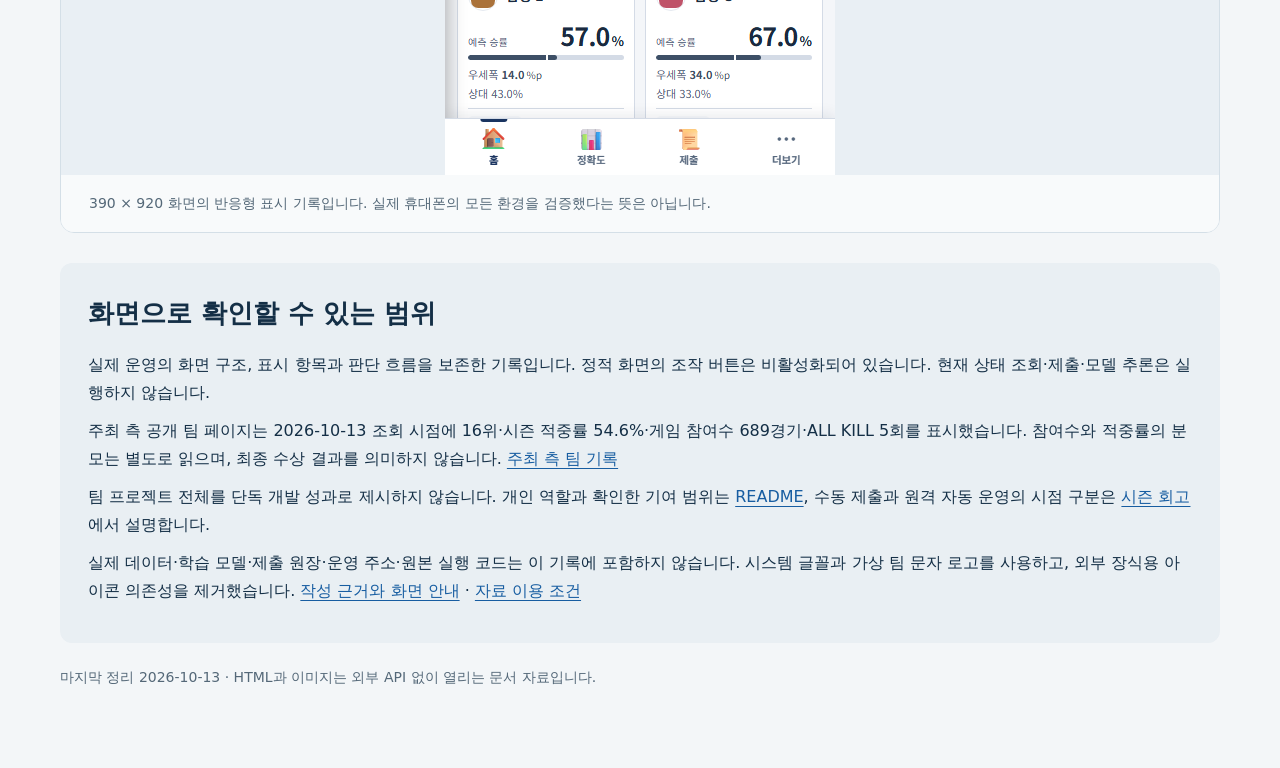
==== commit b7357b8c: "최종 검토에서 식별자와 제출 확률 대조 경계를 보완하고 화면 오류 수정" ====
--- a/docs/showcase/index.html
+++ b/docs/showcase/index.html
@@ -22,7 +22,7 @@
 <body>
 <header><div class="eyebrow">KBO-PREDICTOR · 운영과 검증</div><h1>경기 전 예측에서<br>제출 접수와 결과 대조까지</h1>
 <p>KBO 승리 확률을 만드는 과정과 매일의 실행·제출·평가를 연결한 4인 팀 프로젝트입니다. 원격 서버에서 사용한 대시보드의 화면 구성과 운영 판단을 이 기록에서 확인할 수 있습니다.</p>
-<p><a href="../../README.md">프로젝트 README</a> · <a href="../season-review-2026.md">2026 시즌 회고</a> · <a href="../research-plan.md">다음 연구 설계</a></p></header>
+<p><a href="../../README.md">프로젝트 README</a> · <a href="../season-review-2026.md">2026 시즌 회고</a> · <a href="../operations-review.md">운영 기록 분석</a></p></header>
 <main><aside class="notice"><strong>실제 운영 UI · 독립 합성 데이터 · 읽기 전용 정적 기록</strong><br>
 2026-10-13에 확인한 원격 화면의 HTML·스타일을 사용하고, 표시 내용은 2030년 가상 경기로 교체했습니다. 아래 수치·선수·접수 상태는 실제 성적이 아닙니다. 서버 연결·로그인·모델 실행 없이 열립니다.</aside>
 <nav aria-label="화면 바로 가기"><a href="#prediction">경기 예측</a><a href="#schedule">일정과 예약 실행</a><a href="#submission">제출 응답</a><a href="#accuracy">기간별 성적</a><a href="#statistics">통계 분석</a><a href="#mobile">모바일 확인</a></nav>
